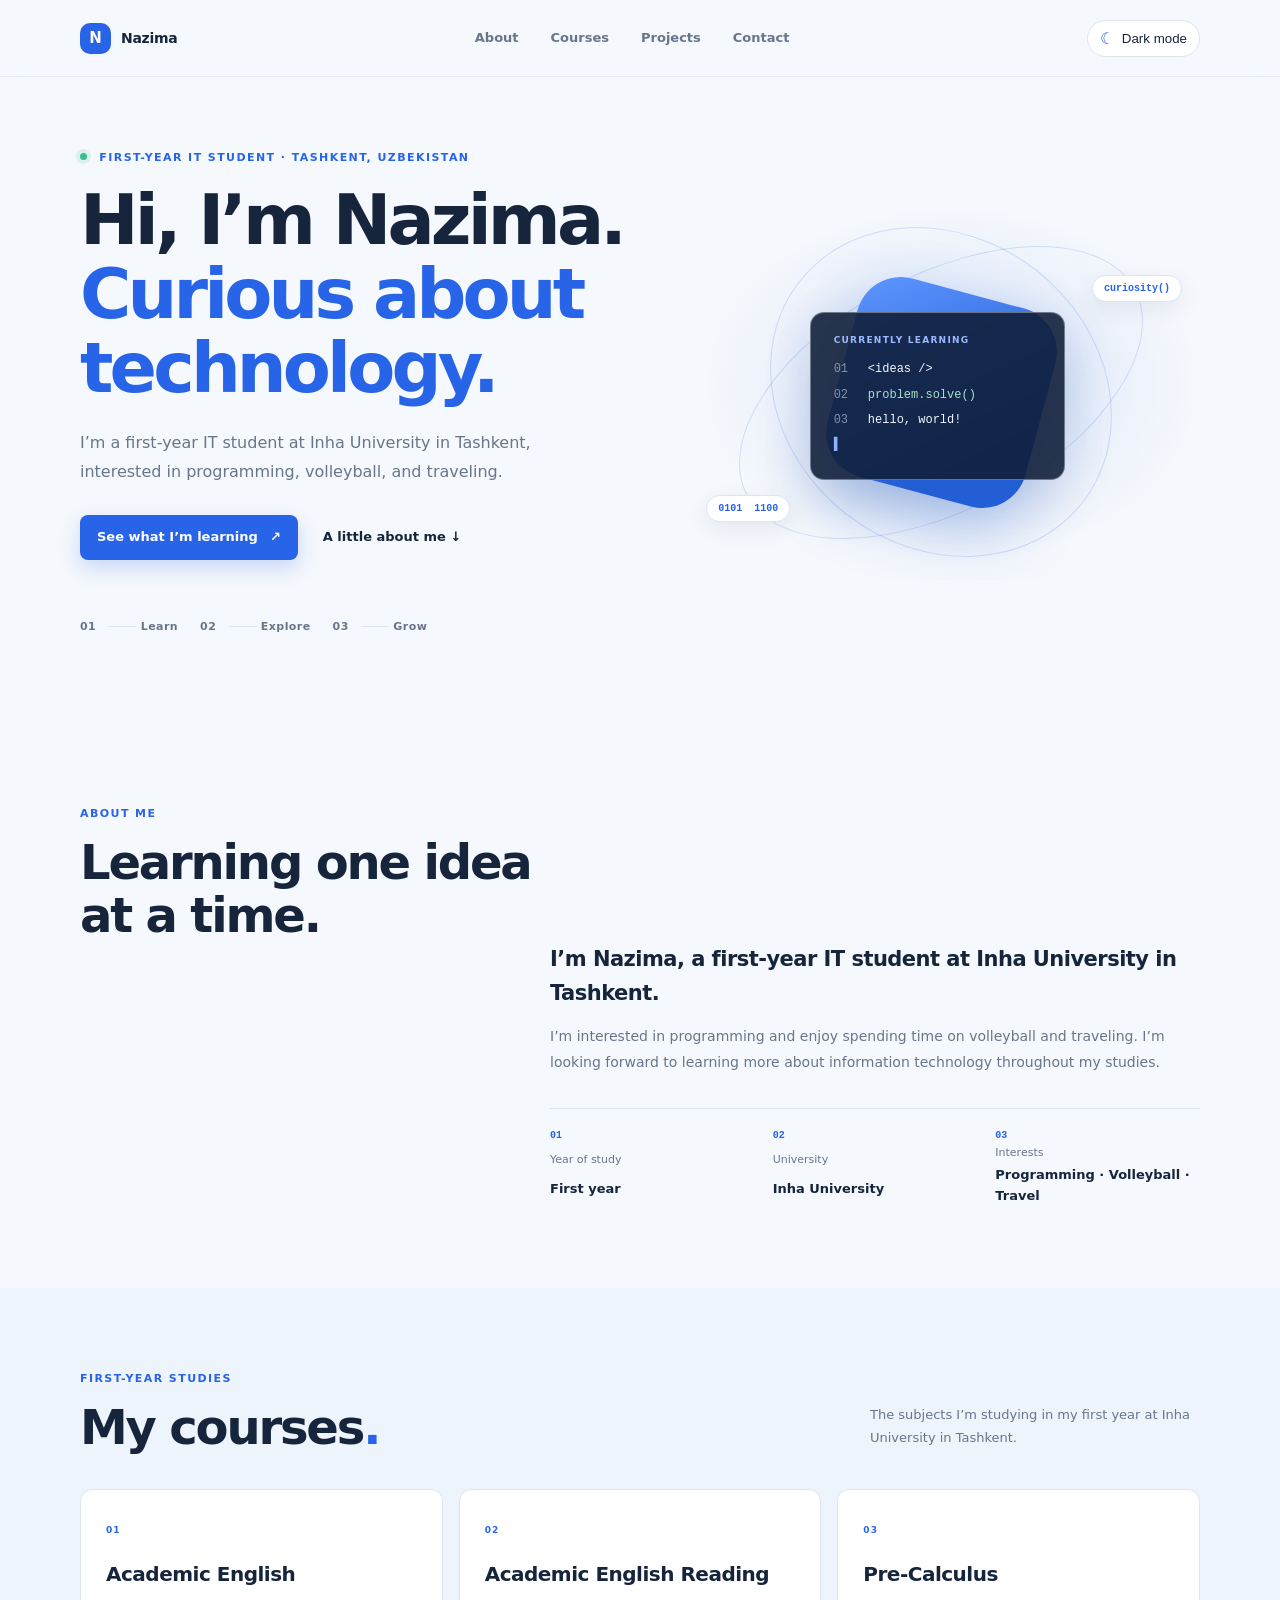
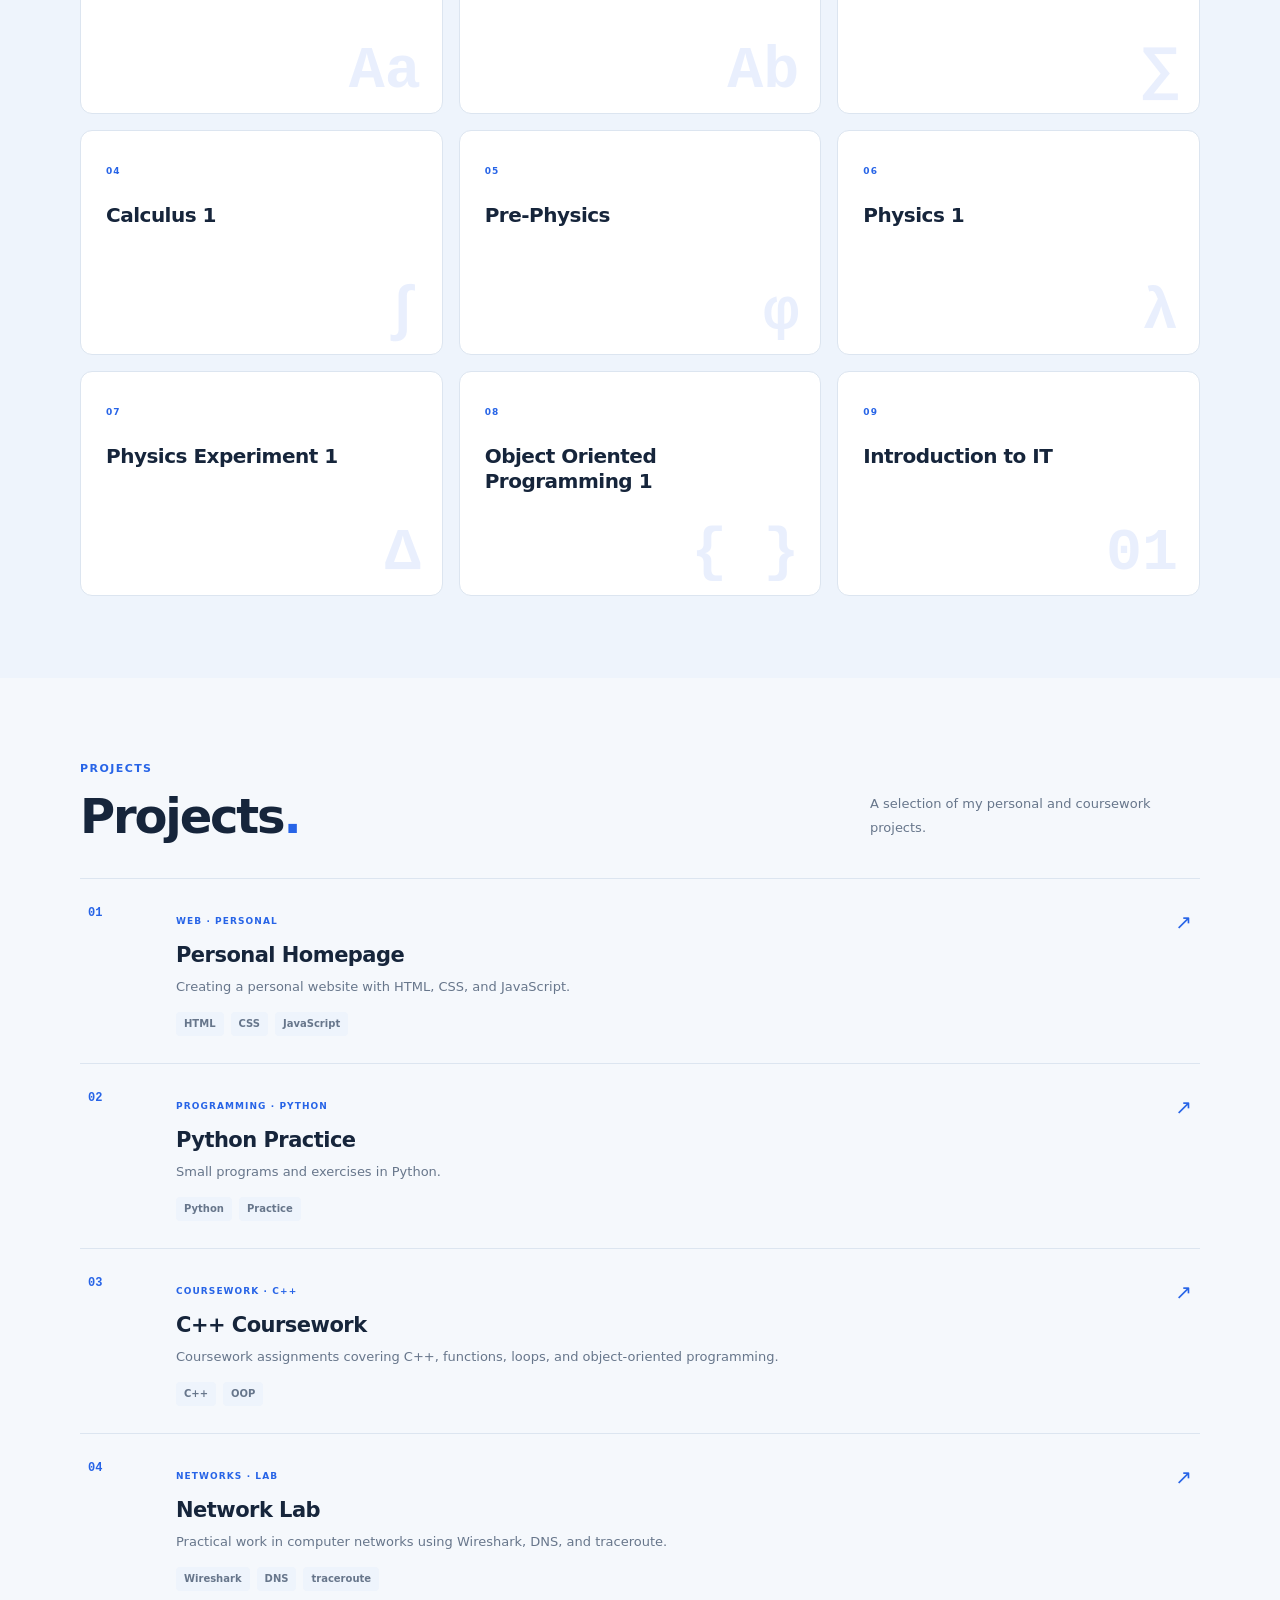
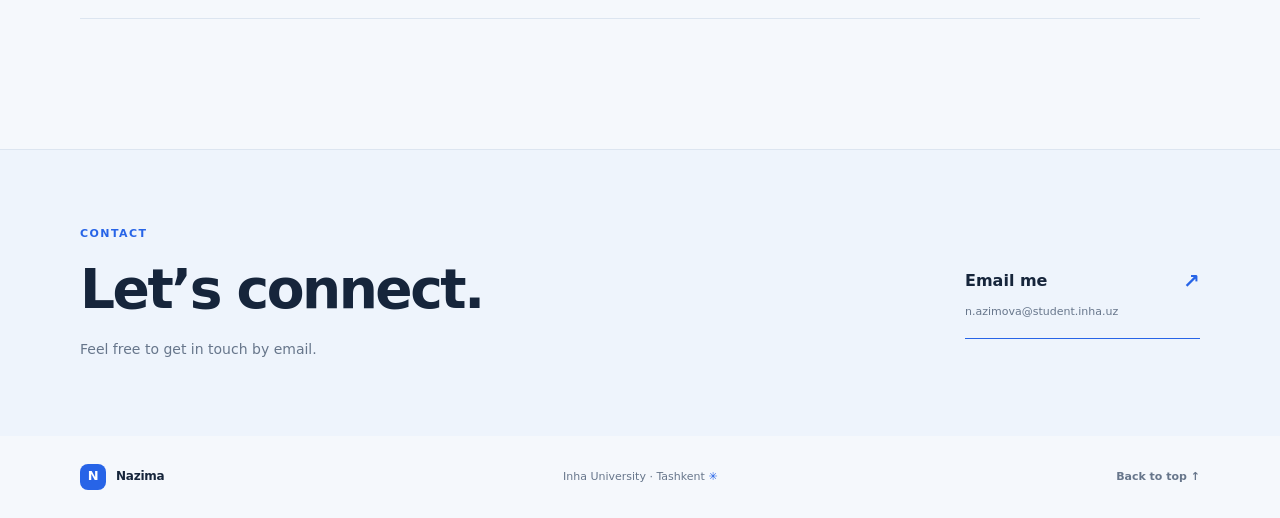
==== index.html @ edb7a177 "My homepage" ====
<!doctype html>
<html lang="en">
<head>
  <meta charset="utf-8">
  <meta name="viewport" content="width=device-width, initial-scale=1">
  <meta name="theme-color" content="#f5f8fc">
  <meta name="description" content="Nazima is a first-year IT student at Inha University in Tashkent.">
  <title>Nazima — IT Student</title>
  <link rel="stylesheet" href="styles.css">
  <script src="script.js" defer></script>
</head>
<body>
  <header class="site-header">
    <nav class="nav container" aria-label="Main navigation">
      <a class="brand" href="#home" aria-label="Nazima home"><span class="brand-mark">N</span><span>Nazima</span></a>
      <div class="nav-links">
        <a href="#about">About</a><a href="#courses">Courses</a><a href="#projects">Projects</a><a href="#contact">Contact</a>
      </div>
      <button class="theme-toggle" type="button" aria-label="Switch to dark mode" title="Switch theme"><span class="theme-icon" aria-hidden="true">☾</span><span class="theme-label">Dark mode</span></button>
    </nav>
  </header>

  <main id="home">
    <section class="hero container" aria-labelledby="hero-title">
      <div class="hero-copy">
        <p class="eyebrow"><span class="status-dot"></span> First-year IT student · Tashkent, Uzbekistan</p>
        <h1 id="hero-title">Hi, I’m Nazima.<br><span>Curious about technology.</span></h1>
        <p class="hero-intro">I’m a first-year IT student at Inha University in Tashkent, interested in programming, volleyball, and traveling.</p>
        <div class="hero-actions"><a class="button button-primary" href="#courses">See what I’m learning <span aria-hidden="true">↗</span></a><a class="text-link" href="#about">A little about me <span aria-hidden="true">↓</span></a></div>
        <div class="hero-meta"><span>01 <i></i> Learn</span><span>02 <i></i> Explore</span><span>03 <i></i> Grow</span></div>
      </div>
      <div class="hero-art" aria-label="Abstract blue geometric illustration" role="img">
        <div class="art-orbit orbit-one"></div><div class="art-orbit orbit-two"></div><div class="art-square"></div>
        <div class="art-card"><span class="code-label">CURRENTLY LEARNING</span><span class="code-line"><b>01</b> &lt;ideas /&gt;</span><span class="code-line"><b>02</b> problem.solve()</span><span class="code-line"><b>03</b> hello, world!</span><span class="cursor">▍</span></div>
        <span class="art-tag tag-one">curiosity()</span><span class="art-tag tag-two">0101&nbsp; 1100</span>
      </div>
    </section>

    <section class="section container" id="about">
      <div class="section-heading"><p class="eyebrow">About me</p><h2>Learning one idea<br>at a time.</h2></div>
      <div class="about-content"><p class="about-lead">I’m Nazima, a first-year IT student at Inha University in Tashkent.</p><p>I’m interested in programming and enjoy spending time on volleyball and traveling. I’m looking forward to learning more about information technology throughout my studies.</p><div class="about-facts"><div><span class="fact-number">01</span><span>Year of study</span><strong>First year</strong></div><div><span class="fact-number">02</span><span>University</span><strong>Inha University</strong></div><div><span class="fact-number">03</span><span>Interests</span><strong>Programming · Volleyball · Travel</strong></div></div></div>
    </section>

    <section class="section courses-section" id="courses"><div class="container"><div class="section-top"><div class="section-heading"><p class="eyebrow">First-year studies</p><h2>My courses<span class="blue-period">.</span></h2></div><p class="section-note">The subjects I’m studying in my first year at Inha University in Tashkent.</p></div>
      <div class="course-grid">
        <article class="course-card"><span class="course-index">01</span><h3>Academic English</h3><span class="course-symbol">Aa</span></article>
        <article class="course-card"><span class="course-index">02</span><h3>Academic English Reading</h3><span class="course-symbol">Ab</span></article>
        <article class="course-card"><span class="course-index">03</span><h3>Pre-Calculus</h3><span class="course-symbol">∑</span></article>
        <article class="course-card"><span class="course-index">04</span><h3>Calculus 1</h3><span class="course-symbol">∫</span></article>
        <article class="course-card"><span class="course-index">05</span><h3>Pre-Physics</h3><span class="course-symbol">φ</span></article>
        <article class="course-card"><span class="course-index">06</span><h3>Physics 1</h3><span class="course-symbol">λ</span></article>
        <article class="course-card"><span class="course-index">07</span><h3>Physics Experiment 1</h3><span class="course-symbol">Δ</span></article>
        <article class="course-card"><span class="course-index">08</span><h3>Object Oriented Programming 1</h3><span class="course-symbol">{ }</span></article>
        <article class="course-card"><span class="course-index">09</span><h3>Introduction to IT</h3><span class="course-symbol">01</span></article>
      </div>
    </div></section>

    <section class="section container" id="projects"><div class="section-top"><div class="section-heading"><p class="eyebrow">Projects</p><h2>Projects<span class="blue-period">.</span></h2></div><p class="section-note">A selection of my personal and coursework projects.</p></div>
      <div class="project-list">
        <article class="project-card"><div class="project-number">01</div><div class="project-info"><span class="project-type">WEB · PERSONAL</span><h3>Personal Homepage</h3><p>Creating a personal website with HTML, CSS, and JavaScript.</p><div class="tags"><span>HTML</span><span>CSS</span><span>JavaScript</span></div></div><span class="project-arrow" aria-hidden="true">↗</span></article>
        <article class="project-card"><div class="project-number">02</div><div class="project-info"><span class="project-type">PROGRAMMING · PYTHON</span><h3>Python Practice</h3><p>Small programs and exercises in Python.</p><div class="tags"><span>Python</span><span>Practice</span></div></div><span class="project-arrow" aria-hidden="true">↗</span></article>
        <article class="project-card"><div class="project-number">03</div><div class="project-info"><span class="project-type">COURSEWORK · C++</span><h3>C++ Coursework</h3><p>Coursework assignments covering C++, functions, loops, and object-oriented programming.</p><div class="tags"><span>C++</span><span>OOP</span></div></div><span class="project-arrow" aria-hidden="true">↗</span></article>
        <article class="project-card"><div class="project-number">04</div><div class="project-info"><span class="project-type">NETWORKS · LAB</span><h3>Network Lab</h3><p>Practical work in computer networks using Wireshark, DNS, and traceroute.</p><div class="tags"><span>Wireshark</span><span>DNS</span><span>traceroute</span></div></div><span class="project-arrow" aria-hidden="true">↗</span></article>
      </div>
    </section>

    <section class="contact-section" id="contact"><div class="container contact-inner"><div><p class="eyebrow">Contact</p><h2>Let’s connect.</h2><p class="contact-copy">Feel free to get in touch by email.</p></div><a class="contact-link" href="mailto:n.azimova@student.inha.uz"><span>Email me</span><span aria-hidden="true">↗</span><small>n.azimova@student.inha.uz</small></a></div></section>
  </main>
  <footer class="footer container"><a class="brand" href="#home"><span class="brand-mark">N</span><span>Nazima</span></a><span>Inha University · Tashkent <span class="blue-period">✳</span></span><a href="#home" class="back-top">Back to top ↑</a></footer>
</body>
</html>
---- styles.css ----
:root{color-scheme:light;--bg:#f5f8fc;--surface:#fff;--surface-soft:#eef4fc;--text:#16253b;--muted:#67768b;--line:#dce5f0;--blue:#2764e7;--blue-dark:#1647b8;--hero-glow:rgba(61,123,238,.17);--shadow:0 18px 50px rgba(26,63,122,.13)}
:root[data-theme="dark"]{color-scheme:dark;--bg:#0d1422;--surface:#141f30;--surface-soft:#19283d;--text:#edf4ff;--muted:#a3b2c7;--line:#2a3a51;--blue:#78a7ff;--blue-dark:#9bbdff;--hero-glow:rgba(55,112,223,.24);--shadow:0 18px 50px rgba(0,0,0,.3)}
*{box-sizing:border-box}html{scroll-behavior:smooth;scroll-padding-top:88px}body{margin:0;background:var(--bg);color:var(--text);font-family:Inter,ui-sans-serif,system-ui,-apple-system,"Segoe UI",sans-serif;line-height:1.6;transition:background .25s,color .25s}a{color:inherit;text-decoration:none}.container{width:min(1120px,calc(100% - 48px));margin-inline:auto}.site-header{position:sticky;top:0;z-index:10;background:color-mix(in srgb,var(--bg) 88%,transparent);backdrop-filter:blur(16px);border-bottom:1px solid color-mix(in srgb,var(--line) 75%,transparent)}.nav{height:76px;display:flex;align-items:center;justify-content:space-between;gap:24px}.brand{display:inline-flex;align-items:center;gap:10px;font-size:14px;font-weight:750;letter-spacing:-.02em}.brand-mark{display:grid;place-items:center;width:31px;height:31px;border-radius:10px;background:var(--blue);color:white;font-size:15px;font-weight:800}.nav-links{display:flex;align-items:center;gap:32px;color:var(--muted);font-size:13px;font-weight:600}.nav-links a:hover,.text-link:hover,.back-top:hover{color:var(--blue)}.theme-toggle{display:inline-flex;align-items:center;gap:8px;border:1px solid var(--line);border-radius:999px;padding:8px 12px;background:var(--surface);color:var(--text);font:600 12px inherit;cursor:pointer}.theme-icon{font-size:16px;color:var(--blue)}.hero{min-height:590px;display:grid;grid-template-columns:1.05fr .95fr;align-items:center;gap:30px;padding-block:72px 88px}.eyebrow{margin:0 0 16px;color:var(--blue);font-size:11px;font-weight:750;letter-spacing:.13em;text-transform:uppercase}.status-dot{display:inline-block;width:7px;height:7px;margin-right:7px;border-radius:50%;background:#38bd91;box-shadow:0 0 0 4px rgba(56,189,145,.14);vertical-align:1px}.hero h1{margin:0;font-size:clamp(43px,6vw,70px);line-height:1.06;letter-spacing:-.055em}.hero h1 span{color:var(--blue)}.hero-intro{max-width:490px;margin:24px 0 28px;color:var(--muted);font-size:16px;line-height:1.8}.hero-actions{display:flex;align-items:center;gap:25px}.button{display:inline-flex;align-items:center;gap:12px;padding:12px 17px;border-radius:8px;font-size:13px;font-weight:700}.button-primary{background:var(--blue);color:#fff;box-shadow:0 8px 20px rgba(39,100,231,.22)}.button-primary:hover{background:var(--blue-dark)}.text-link{font-size:13px;font-weight:650}.hero-meta{display:flex;gap:22px;margin-top:58px;color:var(--muted);font-size:11px;font-weight:700;letter-spacing:.04em}.hero-meta i{display:inline-block;width:28px;height:1px;margin:0 0 3px 8px;background:var(--line)}.hero-art{position:relative;min-height:375px;display:grid;place-items:center;overflow:hidden;border-radius:32px;background:radial-gradient(ellipse at 52% 48%,var(--hero-glow),transparent 65%)}.art-orbit{position:absolute;border:1px solid color-mix(in srgb,var(--blue) 18%,transparent);border-radius:50%;transform:rotate(-28deg)}.orbit-one{width:440px;height:235px}.orbit-two{width:360px;height:310px;transform:rotate(38deg)}.art-square{position:absolute;width:205px;height:205px;border-radius:45px;background:linear-gradient(140deg,#5f97ff,#2461dc 75%);transform:rotate(15deg);box-shadow:0 25px 65px rgba(32,90,205,.3)}.art-card{z-index:1;position:relative;width:255px;padding:21px 23px;border:1px solid rgba(255,255,255,.35);border-radius:14px;background:rgba(16,30,57,.89);color:#f5f8ff;box-shadow:var(--shadow);font:12px/2.1 ui-monospace,SFMono-Regular,Consolas,monospace;transform:translate(-4px,4px)}.code-label{display:block;margin-bottom:10px;color:#9ab9ff;font:700 9px/1.5 Inter,system-ui,sans-serif;letter-spacing:.14em}.code-line{display:block}.code-line b{display:inline-block;width:27px;color:#8294ae;font-weight:400}.code-line:nth-of-type(3){color:#a8e1cc}.cursor{color:#8bb3ff}.art-tag{position:absolute;z-index:2;padding:7px 11px;border:1px solid var(--line);border-radius:999px;background:var(--surface);color:var(--blue);font:600 10px ui-monospace,monospace;box-shadow:0 7px 22px rgba(22,47,90,.08)}.tag-one{top:70px;right:18px}.tag-two{bottom:58px;left:24px}.section{padding-block:82px}.section-heading .eyebrow{margin-bottom:13px}.section-heading h2,.contact-inner h2{margin:0;font-size:clamp(34px,4vw,48px);line-height:1.12;letter-spacing:-.045em}.about-content{max-width:650px;margin-left:auto}.about-lead{margin:0 0 14px;font-size:21px;font-weight:650;letter-spacing:-.025em}.about-content>p:not(.about-lead){margin:0;color:var(--muted);font-size:14px;line-height:1.85}.about-facts{display:grid;grid-template-columns:repeat(3,1fr);gap:18px;margin-top:32px;padding-top:21px;border-top:1px solid var(--line)}.about-facts div{display:grid;gap:3px}.fact-number{color:var(--blue);font:700 10px ui-monospace,monospace}.about-facts div>span:nth-child(2){color:var(--muted);font-size:11px}.about-facts strong{font-size:13px}.courses-section{background:var(--surface-soft)}.section-top{display:flex;justify-content:space-between;align-items:end;gap:40px;margin-bottom:34px}.section-note{max-width:330px;margin:0 0 5px;color:var(--muted);font-size:13px;line-height:1.8}.blue-period{color:var(--blue)}.course-grid{display:grid;grid-template-columns:repeat(3,1fr);gap:16px}.course-card{position:relative;min-height:225px;overflow:hidden;padding:25px;border:1px solid var(--line);border-radius:12px;background:var(--surface)}.course-index,.project-type{color:var(--blue);font-size:9px;font-weight:750;letter-spacing:.12em}.course-card h3{margin:22px 0 10px;font-size:20px;line-height:1.25;letter-spacing:-.025em}.course-card p{max-width:260px;margin:0;color:var(--muted);font-size:12px;line-height:1.75}.course-symbol{position:absolute;right:21px;bottom:8px;color:color-mix(in srgb,var(--blue) 10%,transparent);font:700 60px ui-monospace,monospace}.project-list{border-top:1px solid var(--line)}.project-card{display:grid;grid-template-columns:70px 1fr 40px;gap:18px;padding:27px 8px;border-bottom:1px solid var(--line);align-items:start;transition:padding .2s}.project-card:hover{padding-inline:16px}.project-number{color:var(--blue);font:700 12px ui-monospace,monospace}.project-info h3{margin:7px 0 5px;font-size:21px;letter-spacing:-.025em}.project-info p{margin:0;color:var(--muted);font-size:13px}.tags{display:flex;gap:7px;margin-top:14px}.tags span{padding:4px 8px;border-radius:4px;background:var(--surface-soft);color:var(--muted);font-size:10px;font-weight:650}.project-arrow{justify-self:end;color:var(--blue);font-size:20px}.contact-section{margin-top:48px;padding:75px 0;background:var(--surface-soft);border-top:1px solid var(--line)}.contact-inner{display:flex;justify-content:space-between;align-items:center;gap:40px}.contact-inner h2{font-size:clamp(36px,5vw,55px)}.contact-copy{max-width:480px;margin:18px 0 0;color:var(--muted);font-size:14px}.contact-link{display:grid;grid-template-columns:1fr auto;gap:6px 28px;align-items:center;min-width:235px;padding:18px 0;border-bottom:1px solid var(--blue);font-weight:700}.contact-link>span:nth-child(2){color:var(--blue);font-size:20px}.contact-link small{grid-column:1;color:var(--muted);font-size:11px;font-weight:500}.footer{min-height:82px;display:flex;justify-content:space-between;align-items:center;gap:18px;color:var(--muted);font-size:11px}.footer .brand{color:var(--text);font-size:12px}.footer .brand-mark{width:26px;height:26px;border-radius:8px;font-size:13px}.back-top{font-weight:650}
@media(max-width:760px){.container{width:min(100% - 36px,600px)}.nav{height:66px;gap:12px}.nav-links{gap:15px}.nav-links a{font-size:11px}.theme-toggle{padding:7px 9px}.theme-label{display:none}.hero{grid-template-columns:1fr;gap:8px;padding-block:60px 45px}.hero h1{font-size:clamp(38px,9vw,60px)}.hero-art{min-height:310px;margin-top:10px}.hero-meta{margin-top:35px}.section{padding-block:62px}.section-top{align-items:start;flex-direction:column;gap:12px}.section-note{max-width:480px}.about-content{margin-top:27px}.course-grid{grid-template-columns:1fr}.course-card{min-height:190px}.course-card h3{margin-top:17px}.contact-inner{align-items:start;flex-direction:column}.contact-link{width:100%;max-width:360px}.contact-section{margin-top:20px;padding:58px 0}.footer{min-height:96px;flex-wrap:wrap}.footer>span{order:3;width:100%;padding-bottom:14px}.back-top{margin-left:auto}}
@media(max-width:430px){.container{width:calc(100% - 32px)}.nav{gap:8px}.brand{gap:7px;font-size:12px}.brand-mark{width:27px;height:27px}.nav-links{gap:10px}.nav-links a{font-size:10px}.theme-toggle{padding:6px 8px}.hero-actions{gap:16px}.button{padding:11px 13px;font-size:12px}.text-link{font-size:11px}.hero-art{min-height:280px}.about-facts{gap:10px}.about-facts strong{font-size:11px}.project-card{grid-template-columns:35px 1fr 24px;gap:10px;padding-block:22px}.project-info h3{font-size:18px}.project-info p{font-size:12px}}
@media(prefers-reduced-motion:reduce){*,*::before,*::after{scroll-behavior:auto!important;transition:none!important}}
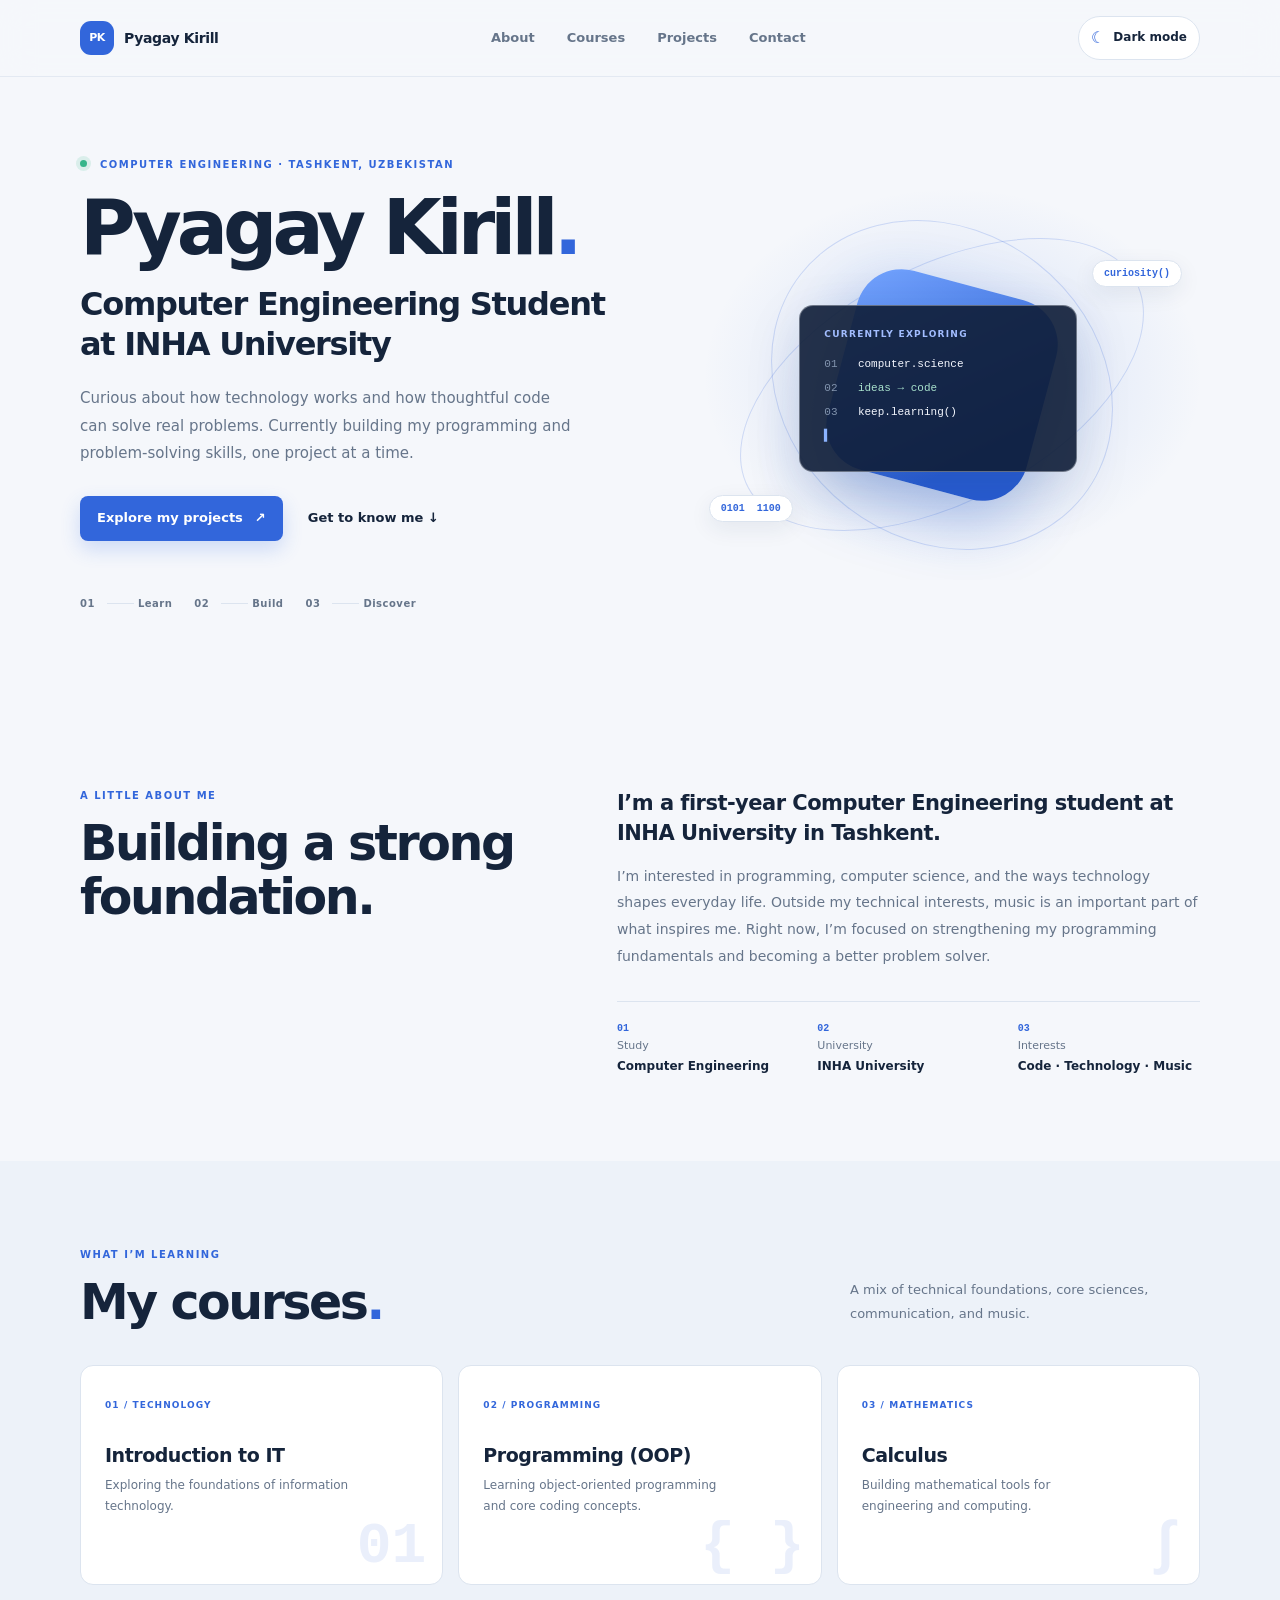
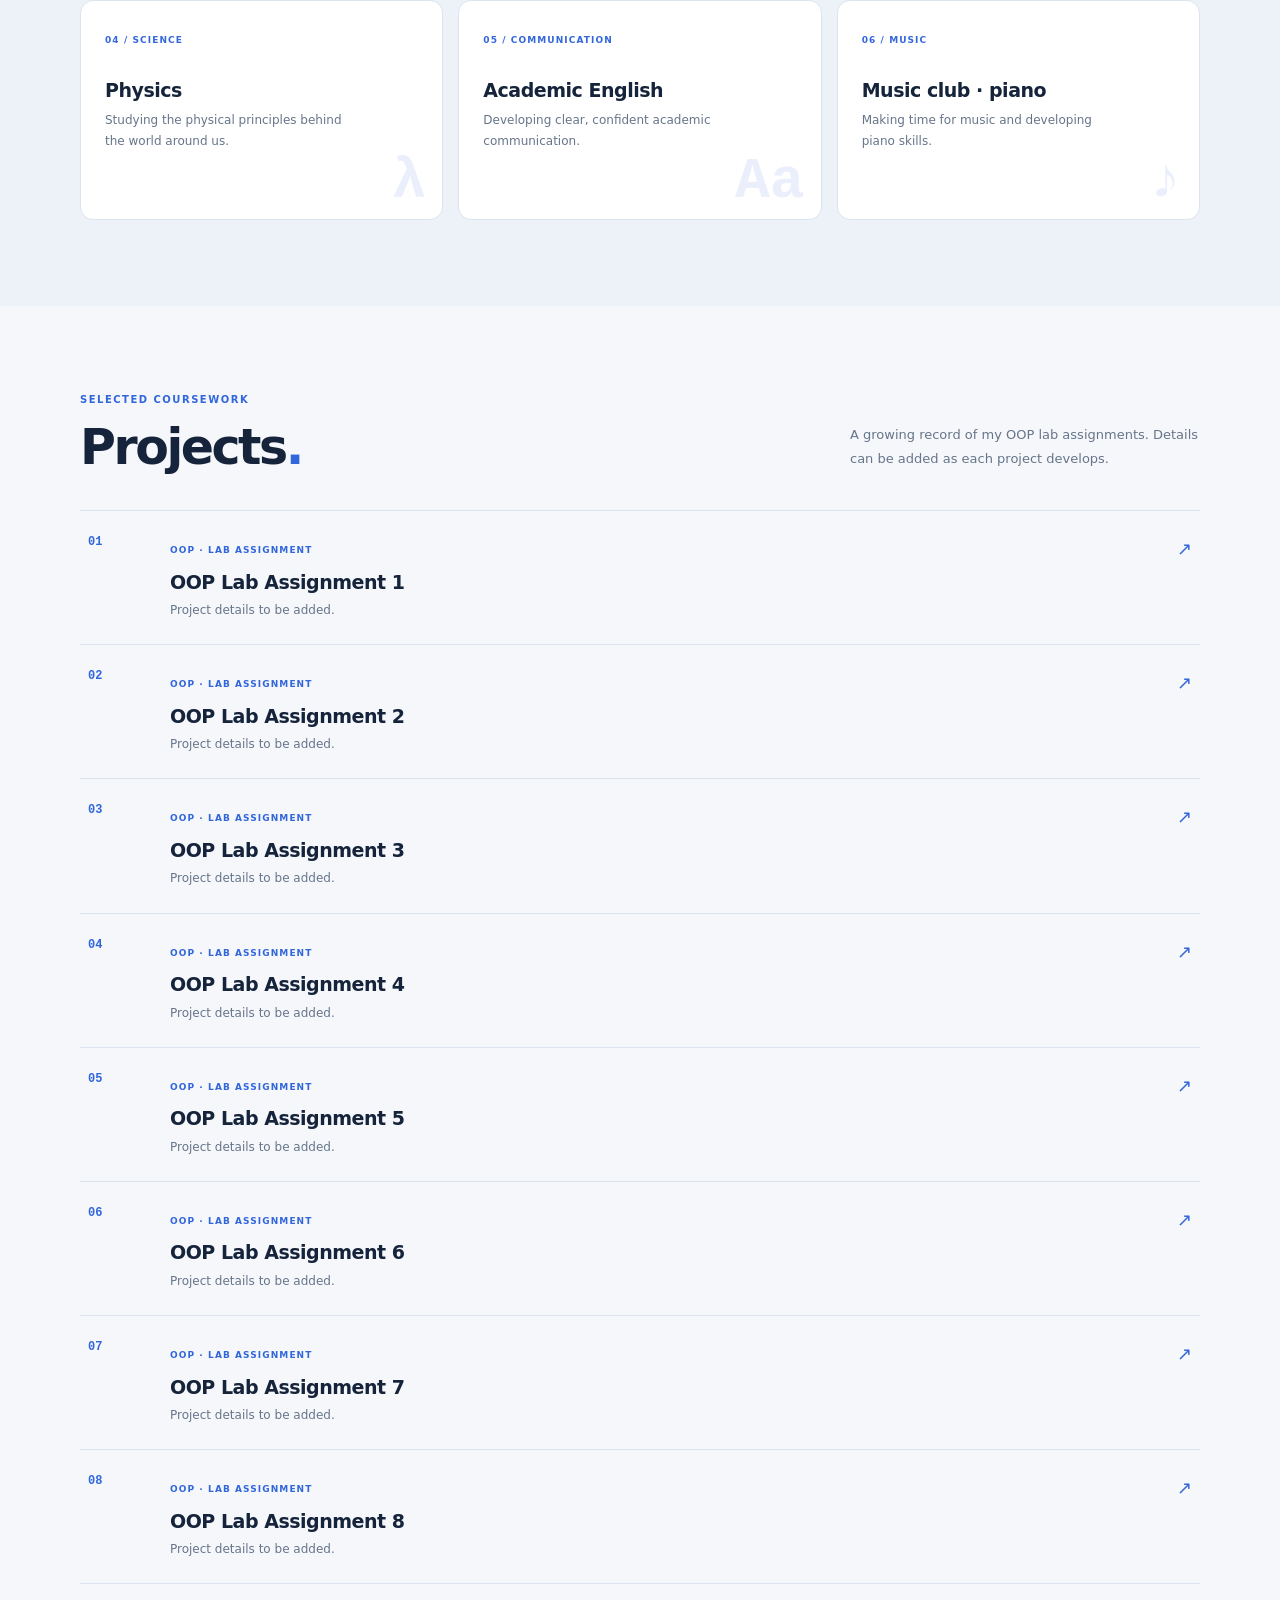
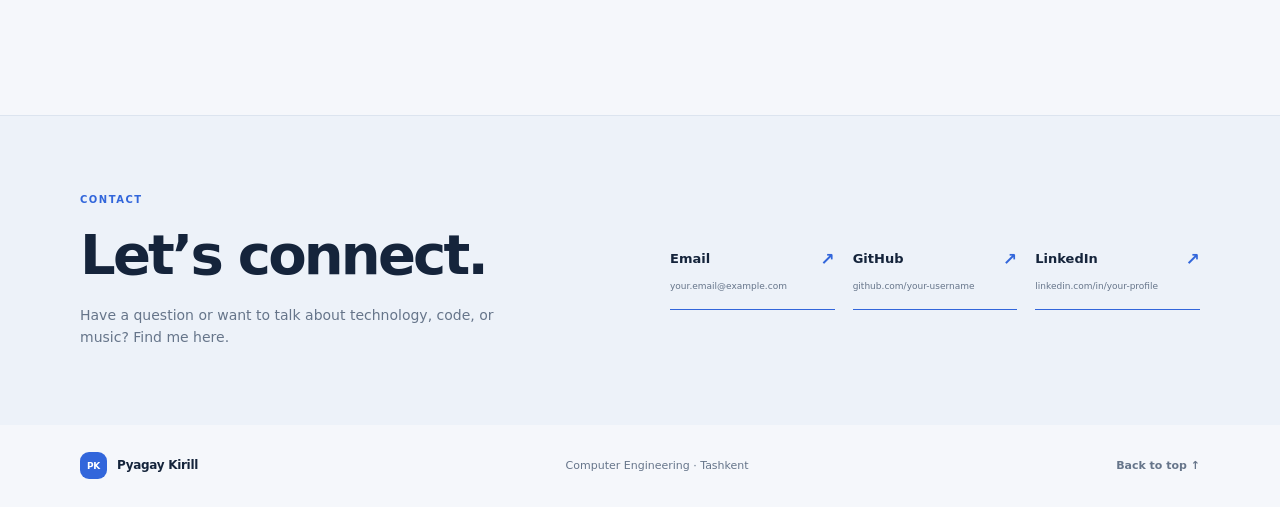
==== commit b8cb868c: "My homepage" ====
--- a/index.html
+++ b/index.html
@@ -3,71 +3,74 @@
 <head>
   <meta charset="utf-8">
   <meta name="viewport" content="width=device-width, initial-scale=1">
-  <meta name="theme-color" content="#f5f8fc">
-  <meta name="description" content="Nazima is a first-year IT student at Inha University in Tashkent.">
-  <title>Nazima — IT Student</title>
+  <meta name="theme-color" content="#f5f7fb">
+  <meta name="description" content="Pyagay Kirill, Computer Engineering student at INHA University in Tashkent.">
+  <title>Pyagay Kirill — Computer Engineering Student</title>
   <link rel="stylesheet" href="styles.css">
   <script src="script.js" defer></script>
 </head>
 <body>
+  <a class="skip-link" href="#main">Skip to content</a>
   <header class="site-header">
     <nav class="nav container" aria-label="Main navigation">
-      <a class="brand" href="#home" aria-label="Nazima home"><span class="brand-mark">N</span><span>Nazima</span></a>
-      <div class="nav-links">
+      <a class="brand" href="#home" aria-label="Pyagay Kirill, home"><span class="brand-mark">PK</span><span>Pyagay Kirill</span></a>
+      <button class="menu-toggle" type="button" aria-expanded="false" aria-controls="nav-links" aria-label="Open navigation"><span></span><span></span></button>
+      <div class="nav-links" id="nav-links">
         <a href="#about">About</a><a href="#courses">Courses</a><a href="#projects">Projects</a><a href="#contact">Contact</a>
       </div>
       <button class="theme-toggle" type="button" aria-label="Switch to dark mode" title="Switch theme"><span class="theme-icon" aria-hidden="true">☾</span><span class="theme-label">Dark mode</span></button>
     </nav>
   </header>
 
-  <main id="home">
-    <section class="hero container" aria-labelledby="hero-title">
+  <main id="main">
+    <section class="hero container" id="home" aria-labelledby="hero-title">
       <div class="hero-copy">
-        <p class="eyebrow"><span class="status-dot"></span> First-year IT student · Tashkent, Uzbekistan</p>
-        <h1 id="hero-title">Hi, I’m Nazima.<br><span>Curious about technology.</span></h1>
-        <p class="hero-intro">I’m a first-year IT student at Inha University in Tashkent, interested in programming, volleyball, and traveling.</p>
-        <div class="hero-actions"><a class="button button-primary" href="#courses">See what I’m learning <span aria-hidden="true">↗</span></a><a class="text-link" href="#about">A little about me <span aria-hidden="true">↓</span></a></div>
-        <div class="hero-meta"><span>01 <i></i> Learn</span><span>02 <i></i> Explore</span><span>03 <i></i> Grow</span></div>
+        <p class="eyebrow"><span class="status-dot"></span> Computer Engineering · Tashkent, Uzbekistan</p>
+        <h1 id="hero-title">Pyagay Kirill<span class="hero-period">.</span></h1>
+        <p class="hero-role">Computer Engineering Student<br>at INHA University</p>
+        <p class="hero-intro">Curious about how technology works and how thoughtful code can solve real problems. Currently building my programming and problem-solving skills, one project at a time.</p>
+        <div class="hero-actions"><a class="button button-primary" href="#projects">Explore my projects <span aria-hidden="true">↗</span></a><a class="text-link" href="#about">Get to know me <span aria-hidden="true">↓</span></a></div>
+        <div class="hero-meta"><span>01 <i></i> Learn</span><span>02 <i></i> Build</span><span>03 <i></i> Discover</span></div>
       </div>
-      <div class="hero-art" aria-label="Abstract blue geometric illustration" role="img">
+      <div class="hero-art" aria-label="Abstract illustration of ideas and code" role="img">
         <div class="art-orbit orbit-one"></div><div class="art-orbit orbit-two"></div><div class="art-square"></div>
-        <div class="art-card"><span class="code-label">CURRENTLY LEARNING</span><span class="code-line"><b>01</b> &lt;ideas /&gt;</span><span class="code-line"><b>02</b> problem.solve()</span><span class="code-line"><b>03</b> hello, world!</span><span class="cursor">▍</span></div>
+        <div class="art-card"><span class="code-label">CURRENTLY EXPLORING</span><span class="code-line"><b>01</b> computer.science</span><span class="code-line"><b>02</b> ideas → code</span><span class="code-line"><b>03</b> keep.learning()</span><span class="cursor">▍</span></div>
         <span class="art-tag tag-one">curiosity()</span><span class="art-tag tag-two">0101&nbsp; 1100</span>
       </div>
     </section>
 
-    <section class="section container" id="about">
-      <div class="section-heading"><p class="eyebrow">About me</p><h2>Learning one idea<br>at a time.</h2></div>
-      <div class="about-content"><p class="about-lead">I’m Nazima, a first-year IT student at Inha University in Tashkent.</p><p>I’m interested in programming and enjoy spending time on volleyball and traveling. I’m looking forward to learning more about information technology throughout my studies.</p><div class="about-facts"><div><span class="fact-number">01</span><span>Year of study</span><strong>First year</strong></div><div><span class="fact-number">02</span><span>University</span><strong>Inha University</strong></div><div><span class="fact-number">03</span><span>Interests</span><strong>Programming · Volleyball · Travel</strong></div></div></div>
+    <section class="section container about-section" id="about" aria-labelledby="about-title">
+      <div class="section-heading"><p class="eyebrow">A little about me</p><h2 id="about-title">Building a strong<br>foundation.</h2></div>
+      <div class="about-content"><p class="about-lead">I’m a first-year Computer Engineering student at INHA University in Tashkent.</p><p>I’m interested in programming, computer science, and the ways technology shapes everyday life. Outside my technical interests, music is an important part of what inspires me. Right now, I’m focused on strengthening my programming fundamentals and becoming a better problem solver.</p><div class="about-facts"><div><span class="fact-number">01</span><span>Study</span><strong>Computer Engineering</strong></div><div><span class="fact-number">02</span><span>University</span><strong>INHA University</strong></div><div><span class="fact-number">03</span><span>Interests</span><strong>Code · Technology · Music</strong></div></div></div>
     </section>
 
-    <section class="section courses-section" id="courses"><div class="container"><div class="section-top"><div class="section-heading"><p class="eyebrow">First-year studies</p><h2>My courses<span class="blue-period">.</span></h2></div><p class="section-note">The subjects I’m studying in my first year at Inha University in Tashkent.</p></div>
+    <section class="section courses-section" id="courses" aria-labelledby="courses-title"><div class="container"><div class="section-top"><div class="section-heading"><p class="eyebrow">What I’m learning</p><h2 id="courses-title">My courses<span class="blue-period">.</span></h2></div><p class="section-note">A mix of technical foundations, core sciences, communication, and music.</p></div>
       <div class="course-grid">
-        <article class="course-card"><span class="course-index">01</span><h3>Academic English</h3><span class="course-symbol">Aa</span></article>
-        <article class="course-card"><span class="course-index">02</span><h3>Academic English Reading</h3><span class="course-symbol">Ab</span></article>
-        <article class="course-card"><span class="course-index">03</span><h3>Pre-Calculus</h3><span class="course-symbol">∑</span></article>
-        <article class="course-card"><span class="course-index">04</span><h3>Calculus 1</h3><span class="course-symbol">∫</span></article>
-        <article class="course-card"><span class="course-index">05</span><h3>Pre-Physics</h3><span class="course-symbol">φ</span></article>
-        <article class="course-card"><span class="course-index">06</span><h3>Physics 1</h3><span class="course-symbol">λ</span></article>
-        <article class="course-card"><span class="course-index">07</span><h3>Physics Experiment 1</h3><span class="course-symbol">Δ</span></article>
-        <article class="course-card"><span class="course-index">08</span><h3>Object Oriented Programming 1</h3><span class="course-symbol">{ }</span></article>
-        <article class="course-card"><span class="course-index">09</span><h3>Introduction to IT</h3><span class="course-symbol">01</span></article>
+        <article class="course-card"><span class="course-index">01 / TECHNOLOGY</span><span class="course-symbol" aria-hidden="true">01</span><h3>Introduction to IT</h3><p>Exploring the foundations of information technology.</p></article>
+        <article class="course-card"><span class="course-index">02 / PROGRAMMING</span><span class="course-symbol" aria-hidden="true">{ }</span><h3>Programming (OOP)</h3><p>Learning object-oriented programming and core coding concepts.</p></article>
+        <article class="course-card"><span class="course-index">03 / MATHEMATICS</span><span class="course-symbol" aria-hidden="true">∫</span><h3>Calculus</h3><p>Building mathematical tools for engineering and computing.</p></article>
+        <article class="course-card"><span class="course-index">04 / SCIENCE</span><span class="course-symbol" aria-hidden="true">λ</span><h3>Physics</h3><p>Studying the physical principles behind the world around us.</p></article>
+        <article class="course-card"><span class="course-index">05 / COMMUNICATION</span><span class="course-symbol" aria-hidden="true">Aa</span><h3>Academic English</h3><p>Developing clear, confident academic communication.</p></article>
+        <article class="course-card"><span class="course-index">06 / MUSIC</span><span class="course-symbol" aria-hidden="true">♪</span><h3>Music club · piano</h3><p>Making time for music and developing piano skills.</p></article>
       </div>
     </div></section>
 
-    <section class="section container" id="projects"><div class="section-top"><div class="section-heading"><p class="eyebrow">Projects</p><h2>Projects<span class="blue-period">.</span></h2></div><p class="section-note">A selection of my personal and coursework projects.</p></div>
+    <section class="section container" id="projects" aria-labelledby="projects-title"><div class="section-top"><div class="section-heading"><p class="eyebrow">Selected coursework</p><h2 id="projects-title">Projects<span class="blue-period">.</span></h2></div><p class="section-note">A growing record of my OOP lab assignments. Details can be added as each project develops.</p></div>
       <div class="project-list">
-        <article class="project-card"><div class="project-number">01</div><div class="project-info"><span class="project-type">WEB · PERSONAL</span><h3>Personal Homepage</h3><p>Creating a personal website with HTML, CSS, and JavaScript.</p><div class="tags"><span>HTML</span><span>CSS</span><span>JavaScript</span></div></div><span class="project-arrow" aria-hidden="true">↗</span></article>
-        <article class="project-card"><div class="project-number">02</div><div class="project-info"><span class="project-type">PROGRAMMING · PYTHON</span><h3>Python Practice</h3><p>Small programs and exercises in Python.</p><div class="tags"><span>Python</span><span>Practice</span></div></div><span class="project-arrow" aria-hidden="true">↗</span></article>
-        <article class="project-card"><div class="project-number">03</div><div class="project-info"><span class="project-type">COURSEWORK · C++</span><h3>C++ Coursework</h3><p>Coursework assignments covering C++, functions, loops, and object-oriented programming.</p><div class="tags"><span>C++</span><span>OOP</span></div></div><span class="project-arrow" aria-hidden="true">↗</span></article>
-        <article class="project-card"><div class="project-number">04</div><div class="project-info"><span class="project-type">NETWORKS · LAB</span><h3>Network Lab</h3><p>Practical work in computer networks using Wireshark, DNS, and traceroute.</p><div class="tags"><span>Wireshark</span><span>DNS</span><span>traceroute</span></div></div><span class="project-arrow" aria-hidden="true">↗</span></article>
+        <!-- Duplicate a project-card article to add another assignment. -->
+        <article class="project-card"><div class="project-number">01</div><div class="project-info"><span class="project-type">OOP · LAB ASSIGNMENT</span><h3>OOP Lab Assignment 1</h3><p>Project details to be added.</p></div><span class="project-arrow" aria-hidden="true">↗</span></article>
+        <article class="project-card"><div class="project-number">02</div><div class="project-info"><span class="project-type">OOP · LAB ASSIGNMENT</span><h3>OOP Lab Assignment 2</h3><p>Project details to be added.</p></div><span class="project-arrow" aria-hidden="true">↗</span></article>
+        <article class="project-card"><div class="project-number">03</div><div class="project-info"><span class="project-type">OOP · LAB ASSIGNMENT</span><h3>OOP Lab Assignment 3</h3><p>Project details to be added.</p></div><span class="project-arrow" aria-hidden="true">↗</span></article>
+        <article class="project-card"><div class="project-number">04</div><div class="project-info"><span class="project-type">OOP · LAB ASSIGNMENT</span><h3>OOP Lab Assignment 4</h3><p>Project details to be added.</p></div><span class="project-arrow" aria-hidden="true">↗</span></article>
+        <article class="project-card"><div class="project-number">05</div><div class="project-info"><span class="project-type">OOP · LAB ASSIGNMENT</span><h3>OOP Lab Assignment 5</h3><p>Project details to be added.</p></div><span class="project-arrow" aria-hidden="true">↗</span></article>
+        <article class="project-card"><div class="project-number">06</div><div class="project-info"><span class="project-type">OOP · LAB ASSIGNMENT</span><h3>OOP Lab Assignment 6</h3><p>Project details to be added.</p></div><span class="project-arrow" aria-hidden="true">↗</span></article>
+        <article class="project-card"><div class="project-number">07</div><div class="project-info"><span class="project-type">OOP · LAB ASSIGNMENT</span><h3>OOP Lab Assignment 7</h3><p>Project details to be added.</p></div><span class="project-arrow" aria-hidden="true">↗</span></article>
+        <article class="project-card"><div class="project-number">08</div><div class="project-info"><span class="project-type">OOP · LAB ASSIGNMENT</span><h3>OOP Lab Assignment 8</h3><p>Project details to be added.</p></div><span class="project-arrow" aria-hidden="true">↗</span></article>
       </div>
     </section>
 
-    <section class="contact-section" id="contact"><div class="container contact-inner"><div><p class="eyebrow">Contact</p><h2>Let’s connect.</h2><p class="contact-copy">Feel free to get in touch by email.</p></div><a class="contact-link" href="mailto:n.azimova@student.inha.uz"><span>Email me</span><span aria-hidden="true">↗</span><small>n.azimova@student.inha.uz</small></a></div></section>
+    <section class="contact-section" id="contact" aria-labelledby="contact-title"><div class="container contact-inner"><div><p class="eyebrow">Contact</p><h2 id="contact-title">Let’s connect.</h2><p class="contact-copy">Have a question or want to talk about technology, code, or music? Find me here.</p></div><div class="contact-links"><a class="contact-link" href="mailto:your.email@example.com"><span>Email</span><span aria-hidden="true">↗</span><small>your.email@example.com</small></a><a class="contact-link" href="https://github.com/your-username" target="_blank" rel="noopener noreferrer"><span>GitHub</span><span aria-hidden="true">↗</span><small>github.com/your-username</small></a><a class="contact-link" href="https://www.linkedin.com/in/your-profile" target="_blank" rel="noopener noreferrer"><span>LinkedIn</span><span aria-hidden="true">↗</span><small>linkedin.com/in/your-profile</small></a></div></div></section>
   </main>
-  <footer class="footer container"><a class="brand" href="#home"><span class="brand-mark">N</span><span>Nazima</span></a><span>Inha University · Tashkent <span class="blue-period">✳</span></span><a href="#home" class="back-top">Back to top ↑</a></footer>
+  <footer class="footer container"><a class="brand" href="#home"><span class="brand-mark">PK</span><span>Pyagay Kirill</span></a><span>Computer Engineering · Tashkent</span><a href="#home" class="back-top">Back to top ↑</a></footer>
 </body>
 </html>
-
-
--- a/styles.css
+++ b/styles.css
@@ -1,8 +1,7 @@
-:root{color-scheme:light;--bg:#f5f8fc;--surface:#fff;--surface-soft:#eef4fc;--text:#16253b;--muted:#67768b;--line:#dce5f0;--blue:#2764e7;--blue-dark:#1647b8;--hero-glow:rgba(61,123,238,.17);--shadow:0 18px 50px rgba(26,63,122,.13)}
-:root[data-theme="dark"]{color-scheme:dark;--bg:#0d1422;--surface:#141f30;--surface-soft:#19283d;--text:#edf4ff;--muted:#a3b2c7;--line:#2a3a51;--blue:#78a7ff;--blue-dark:#9bbdff;--hero-glow:rgba(55,112,223,.24);--shadow:0 18px 50px rgba(0,0,0,.3)}
-*{box-sizing:border-box}html{scroll-behavior:smooth;scroll-padding-top:88px}body{margin:0;background:var(--bg);color:var(--text);font-family:Inter,ui-sans-serif,system-ui,-apple-system,"Segoe UI",sans-serif;line-height:1.6;transition:background .25s,color .25s}a{color:inherit;text-decoration:none}.container{width:min(1120px,calc(100% - 48px));margin-inline:auto}.site-header{position:sticky;top:0;z-index:10;background:color-mix(in srgb,var(--bg) 88%,transparent);backdrop-filter:blur(16px);border-bottom:1px solid color-mix(in srgb,var(--line) 75%,transparent)}.nav{height:76px;display:flex;align-items:center;justify-content:space-between;gap:24px}.brand{display:inline-flex;align-items:center;gap:10px;font-size:14px;font-weight:750;letter-spacing:-.02em}.brand-mark{display:grid;place-items:center;width:31px;height:31px;border-radius:10px;background:var(--blue);color:white;font-size:15px;font-weight:800}.nav-links{display:flex;align-items:center;gap:32px;color:var(--muted);font-size:13px;font-weight:600}.nav-links a:hover,.text-link:hover,.back-top:hover{color:var(--blue)}.theme-toggle{display:inline-flex;align-items:center;gap:8px;border:1px solid var(--line);border-radius:999px;padding:8px 12px;background:var(--surface);color:var(--text);font:600 12px inherit;cursor:pointer}.theme-icon{font-size:16px;color:var(--blue)}.hero{min-height:590px;display:grid;grid-template-columns:1.05fr .95fr;align-items:center;gap:30px;padding-block:72px 88px}.eyebrow{margin:0 0 16px;color:var(--blue);font-size:11px;font-weight:750;letter-spacing:.13em;text-transform:uppercase}.status-dot{display:inline-block;width:7px;height:7px;margin-right:7px;border-radius:50%;background:#38bd91;box-shadow:0 0 0 4px rgba(56,189,145,.14);vertical-align:1px}.hero h1{margin:0;font-size:clamp(43px,6vw,70px);line-height:1.06;letter-spacing:-.055em}.hero h1 span{color:var(--blue)}.hero-intro{max-width:490px;margin:24px 0 28px;color:var(--muted);font-size:16px;line-height:1.8}.hero-actions{display:flex;align-items:center;gap:25px}.button{display:inline-flex;align-items:center;gap:12px;padding:12px 17px;border-radius:8px;font-size:13px;font-weight:700}.button-primary{background:var(--blue);color:#fff;box-shadow:0 8px 20px rgba(39,100,231,.22)}.button-primary:hover{background:var(--blue-dark)}.text-link{font-size:13px;font-weight:650}.hero-meta{display:flex;gap:22px;margin-top:58px;color:var(--muted);font-size:11px;font-weight:700;letter-spacing:.04em}.hero-meta i{display:inline-block;width:28px;height:1px;margin:0 0 3px 8px;background:var(--line)}.hero-art{position:relative;min-height:375px;display:grid;place-items:center;overflow:hidden;border-radius:32px;background:radial-gradient(ellipse at 52% 48%,var(--hero-glow),transparent 65%)}.art-orbit{position:absolute;border:1px solid color-mix(in srgb,var(--blue) 18%,transparent);border-radius:50%;transform:rotate(-28deg)}.orbit-one{width:440px;height:235px}.orbit-two{width:360px;height:310px;transform:rotate(38deg)}.art-square{position:absolute;width:205px;height:205px;border-radius:45px;background:linear-gradient(140deg,#5f97ff,#2461dc 75%);transform:rotate(15deg);box-shadow:0 25px 65px rgba(32,90,205,.3)}.art-card{z-index:1;position:relative;width:255px;padding:21px 23px;border:1px solid rgba(255,255,255,.35);border-radius:14px;background:rgba(16,30,57,.89);color:#f5f8ff;box-shadow:var(--shadow);font:12px/2.1 ui-monospace,SFMono-Regular,Consolas,monospace;transform:translate(-4px,4px)}.code-label{display:block;margin-bottom:10px;color:#9ab9ff;font:700 9px/1.5 Inter,system-ui,sans-serif;letter-spacing:.14em}.code-line{display:block}.code-line b{display:inline-block;width:27px;color:#8294ae;font-weight:400}.code-line:nth-of-type(3){color:#a8e1cc}.cursor{color:#8bb3ff}.art-tag{position:absolute;z-index:2;padding:7px 11px;border:1px solid var(--line);border-radius:999px;background:var(--surface);color:var(--blue);font:600 10px ui-monospace,monospace;box-shadow:0 7px 22px rgba(22,47,90,.08)}.tag-one{top:70px;right:18px}.tag-two{bottom:58px;left:24px}.section{padding-block:82px}.section-heading .eyebrow{margin-bottom:13px}.section-heading h2,.contact-inner h2{margin:0;font-size:clamp(34px,4vw,48px);line-height:1.12;letter-spacing:-.045em}.about-content{max-width:650px;margin-left:auto}.about-lead{margin:0 0 14px;font-size:21px;font-weight:650;letter-spacing:-.025em}.about-content>p:not(.about-lead){margin:0;color:var(--muted);font-size:14px;line-height:1.85}.about-facts{display:grid;grid-template-columns:repeat(3,1fr);gap:18px;margin-top:32px;padding-top:21px;border-top:1px solid var(--line)}.about-facts div{display:grid;gap:3px}.fact-number{color:var(--blue);font:700 10px ui-monospace,monospace}.about-facts div>span:nth-child(2){color:var(--muted);font-size:11px}.about-facts strong{font-size:13px}.courses-section{background:var(--surface-soft)}.section-top{display:flex;justify-content:space-between;align-items:end;gap:40px;margin-bottom:34px}.section-note{max-width:330px;margin:0 0 5px;color:var(--muted);font-size:13px;line-height:1.8}.blue-period{color:var(--blue)}.course-grid{display:grid;grid-template-columns:repeat(3,1fr);gap:16px}.course-card{position:relative;min-height:225px;overflow:hidden;padding:25px;border:1px solid var(--line);border-radius:12px;background:var(--surface)}.course-index,.project-type{color:var(--blue);font-size:9px;font-weight:750;letter-spacing:.12em}.course-card h3{margin:22px 0 10px;font-size:20px;line-height:1.25;letter-spacing:-.025em}.course-card p{max-width:260px;margin:0;color:var(--muted);font-size:12px;line-height:1.75}.course-symbol{position:absolute;right:21px;bottom:8px;color:color-mix(in srgb,var(--blue) 10%,transparent);font:700 60px ui-monospace,monospace}.project-list{border-top:1px solid var(--line)}.project-card{display:grid;grid-template-columns:70px 1fr 40px;gap:18px;padding:27px 8px;border-bottom:1px solid var(--line);align-items:start;transition:padding .2s}.project-card:hover{padding-inline:16px}.project-number{color:var(--blue);font:700 12px ui-monospace,monospace}.project-info h3{margin:7px 0 5px;font-size:21px;letter-spacing:-.025em}.project-info p{margin:0;color:var(--muted);font-size:13px}.tags{display:flex;gap:7px;margin-top:14px}.tags span{padding:4px 8px;border-radius:4px;background:var(--surface-soft);color:var(--muted);font-size:10px;font-weight:650}.project-arrow{justify-self:end;color:var(--blue);font-size:20px}.contact-section{margin-top:48px;padding:75px 0;background:var(--surface-soft);border-top:1px solid var(--line)}.contact-inner{display:flex;justify-content:space-between;align-items:center;gap:40px}.contact-inner h2{font-size:clamp(36px,5vw,55px)}.contact-copy{max-width:480px;margin:18px 0 0;color:var(--muted);font-size:14px}.contact-link{display:grid;grid-template-columns:1fr auto;gap:6px 28px;align-items:center;min-width:235px;padding:18px 0;border-bottom:1px solid var(--blue);font-weight:700}.contact-link>span:nth-child(2){color:var(--blue);font-size:20px}.contact-link small{grid-column:1;color:var(--muted);font-size:11px;font-weight:500}.footer{min-height:82px;display:flex;justify-content:space-between;align-items:center;gap:18px;color:var(--muted);font-size:11px}.footer .brand{color:var(--text);font-size:12px}.footer .brand-mark{width:26px;height:26px;border-radius:8px;font-size:13px}.back-top{font-weight:650}
-@media(max-width:760px){.container{width:min(100% - 36px,600px)}.nav{height:66px;gap:12px}.nav-links{gap:15px}.nav-links a{font-size:11px}.theme-toggle{padding:7px 9px}.theme-label{display:none}.hero{grid-template-columns:1fr;gap:8px;padding-block:60px 45px}.hero h1{font-size:clamp(38px,9vw,60px)}.hero-art{min-height:310px;margin-top:10px}.hero-meta{margin-top:35px}.section{padding-block:62px}.section-top{align-items:start;flex-direction:column;gap:12px}.section-note{max-width:480px}.about-content{margin-top:27px}.course-grid{grid-template-columns:1fr}.course-card{min-height:190px}.course-card h3{margin-top:17px}.contact-inner{align-items:start;flex-direction:column}.contact-link{width:100%;max-width:360px}.contact-section{margin-top:20px;padding:58px 0}.footer{min-height:96px;flex-wrap:wrap}.footer>span{order:3;width:100%;padding-bottom:14px}.back-top{margin-left:auto}}
-@media(max-width:430px){.container{width:calc(100% - 32px)}.nav{gap:8px}.brand{gap:7px;font-size:12px}.brand-mark{width:27px;height:27px}.nav-links{gap:10px}.nav-links a{font-size:10px}.theme-toggle{padding:6px 8px}.hero-actions{gap:16px}.button{padding:11px 13px;font-size:12px}.text-link{font-size:11px}.hero-art{min-height:280px}.about-facts{gap:10px}.about-facts strong{font-size:11px}.project-card{grid-template-columns:35px 1fr 24px;gap:10px;padding-block:22px}.project-info h3{font-size:18px}.project-info p{font-size:12px}}
-@media(prefers-reduced-motion:reduce){*,*::before,*::after{scroll-behavior:auto!important;transition:none!important}}
-
-
+/* Calm, editorial portfolio palette with a blue technical accent. */
+:root{color-scheme:light;--bg:#f5f7fb;--surface:#fff;--surface-soft:#edf2f9;--text:#15243b;--muted:#66758a;--line:#dce4ef;--blue:#3266db;--blue-strong:#204eb7;--glow:rgba(54,112,226,.17);--shadow:0 18px 55px rgba(21,54,108,.13)}
+:root[data-theme="dark"]{color-scheme:dark;--bg:#0b1220;--surface:#121d2e;--surface-soft:#17253a;--text:#edf3fc;--muted:#a1b0c4;--line:#293a52;--blue:#85aaff;--blue-strong:#a4beff;--glow:rgba(65,120,231,.25);--shadow:0 18px 55px rgba(0,0,0,.36)}
+*{box-sizing:border-box}html{scroll-behavior:smooth;scroll-padding-top:88px}body{margin:0;background:var(--bg);color:var(--text);font-family:Inter,"Aptos",ui-sans-serif,system-ui,-apple-system,"Segoe UI",sans-serif;line-height:1.6;transition:background .25s,color .25s}a{color:inherit;text-decoration:none}button{font:inherit}.container{width:min(1120px,calc(100% - 48px));margin-inline:auto}.skip-link{position:fixed;z-index:30;top:8px;left:8px;padding:9px 14px;border-radius:7px;background:var(--surface);color:var(--text);transform:translateY(-150%)}.skip-link:focus{transform:translateY(0)}:focus-visible{outline:3px solid var(--blue);outline-offset:4px}.site-header{position:sticky;top:0;z-index:10;background:color-mix(in srgb,var(--bg) 88%,transparent);backdrop-filter:blur(16px);border-bottom:1px solid color-mix(in srgb,var(--line) 75%,transparent)}.nav{height:76px;display:flex;align-items:center;justify-content:space-between;gap:24px}.brand{display:inline-flex;align-items:center;gap:10px;font-size:14px;font-weight:750;letter-spacing:-.025em;white-space:nowrap}.brand-mark{display:grid;place-items:center;width:34px;height:34px;border-radius:11px;background:var(--blue);color:#fff;font-size:11px;font-weight:800;letter-spacing:-.04em}.nav-links{display:flex;align-items:center;gap:32px;color:var(--muted);font-size:13px;font-weight:620}.nav-links a,.text-link,.back-top{transition:color .18s ease}.nav-links a:hover,.text-link:hover,.back-top:hover{color:var(--blue)}.theme-toggle{display:inline-flex;align-items:center;gap:8px;border:1px solid var(--line);border-radius:999px;padding:8px 12px;background:var(--surface);color:var(--text);font-size:12px;font-weight:650;cursor:pointer}.theme-icon{font-size:16px;color:var(--blue)}.menu-toggle{display:none}.hero{min-height:625px;display:grid;grid-template-columns:1.05fr .95fr;align-items:center;gap:35px;padding-block:76px 86px}.eyebrow{margin:0 0 16px;color:var(--blue);font-size:10px;font-weight:780;letter-spacing:.15em;text-transform:uppercase}.status-dot{display:inline-block;width:7px;height:7px;margin-right:8px;border-radius:50%;background:#36b58a;box-shadow:0 0 0 4px rgba(54,181,138,.14);vertical-align:1px}.hero h1{margin:0;font-size:clamp(48px,6.2vw,76px);line-height:1.02;letter-spacing:-.065em}.hero-period{color:var(--blue)}.hero-role{margin:17px 0 0;font-size:clamp(22px,2.7vw,32px);line-height:1.27;font-weight:620;letter-spacing:-.04em}.hero-intro{max-width:500px;margin:20px 0 28px;color:var(--muted);font-size:15px;line-height:1.85}.hero-actions{display:flex;align-items:center;gap:25px}.button{display:inline-flex;align-items:center;gap:12px;padding:12px 17px;border-radius:8px;font-size:13px;font-weight:700;transition:background .2s,transform .2s,box-shadow .2s}.button-primary{background:var(--blue);color:#fff;box-shadow:0 8px 20px rgba(39,100,231,.2)}.button-primary:hover{background:var(--blue-strong);transform:translateY(-2px);box-shadow:0 11px 26px rgba(39,100,231,.25)}.text-link{font-size:13px;font-weight:650}.hero-meta{display:flex;gap:22px;margin-top:55px;color:var(--muted);font-size:10px;font-weight:720;letter-spacing:.05em}.hero-meta i{display:inline-block;width:27px;height:1px;margin:0 0 3px 8px;background:var(--line)}.hero-art{position:relative;min-height:390px;display:grid;place-items:center;overflow:hidden;border-radius:34px;background:radial-gradient(ellipse at 52% 48%,var(--glow),transparent 66%)}.art-orbit{position:absolute;border:1px solid color-mix(in srgb,var(--blue) 20%,transparent);border-radius:50%;transform:rotate(-28deg)}.orbit-one{width:440px;height:235px}.orbit-two{width:360px;height:310px;transform:rotate(38deg)}.art-square{position:absolute;width:206px;height:206px;border-radius:46px;background:linear-gradient(140deg,#75a5ff,#285cd1 78%);transform:rotate(15deg);box-shadow:0 25px 65px rgba(32,90,205,.3)}.art-card{z-index:1;position:relative;width:278px;padding:22px 24px;border:1px solid rgba(255,255,255,.34);border-radius:14px;background:rgba(16,30,57,.91);color:#f5f8ff;box-shadow:var(--shadow);font:11px/2.2 ui-monospace,SFMono-Regular,Consolas,monospace;transform:translate(-4px,4px)}.code-label{display:block;margin-bottom:10px;color:#a2bdff;font:700 9px/1.5 Inter,system-ui,sans-serif;letter-spacing:.14em}.code-line{display:block}.code-line b{display:inline-block;width:27px;color:#8294ae;font-weight:400}.code-line:nth-of-type(3){color:#a8e1cc}.cursor{color:#8bb3ff}.art-tag{position:absolute;z-index:2;padding:7px 11px;border:1px solid var(--line);border-radius:999px;background:var(--surface);color:var(--blue);font:600 10px ui-monospace,monospace;box-shadow:0 7px 22px rgba(22,47,90,.08)}.tag-one{top:70px;right:18px}.tag-two{bottom:58px;left:24px}.section{padding-block:86px}.section-heading .eyebrow{margin-bottom:13px}.section-heading h2,.contact-inner h2{margin:0;font-size:clamp(36px,4vw,49px);line-height:1.1;letter-spacing:-.05em}.about-section{display:grid;grid-template-columns:.9fr 1.1fr;gap:60px;align-items:start}.about-content{max-width:650px}.about-lead{margin:0 0 14px;font-size:21px;font-weight:650;line-height:1.45;letter-spacing:-.025em}.about-content>p:not(.about-lead){margin:0;color:var(--muted);font-size:14px;line-height:1.9}.about-facts{display:grid;grid-template-columns:repeat(3,1fr);gap:18px;margin-top:32px;padding-top:21px;border-top:1px solid var(--line)}.about-facts div{display:grid;gap:3px}.fact-number{color:var(--blue);font:700 10px ui-monospace,monospace}.about-facts div>span:nth-child(2){color:var(--muted);font-size:11px}.about-facts strong{font-size:12px;line-height:1.45}.courses-section{background:var(--surface-soft)}.section-top{display:flex;justify-content:space-between;align-items:end;gap:40px;margin-bottom:35px}.section-note{max-width:350px;margin:0 0 5px;color:var(--muted);font-size:13px;line-height:1.8}.blue-period{color:var(--blue)}.course-grid{display:grid;grid-template-columns:repeat(3,1fr);gap:15px}.course-card{position:relative;min-height:220px;overflow:hidden;padding:24px;border:1px solid var(--line);border-radius:13px;background:var(--surface);transition:transform .2s,border-color .2s,box-shadow .2s}.course-card:hover{transform:translateY(-4px);border-color:color-mix(in srgb,var(--blue) 50%,var(--line));box-shadow:var(--shadow)}.course-index,.project-type{color:var(--blue);font-size:9px;font-weight:750;letter-spacing:.12em}.course-card h3{position:relative;z-index:1;margin:27px 0 8px;font-size:19px;line-height:1.3;letter-spacing:-.025em}.course-card p{position:relative;z-index:1;max-width:255px;margin:0;color:var(--muted);font-size:12px;line-height:1.75}.course-symbol{position:absolute;right:16px;bottom:5px;color:color-mix(in srgb,var(--blue) 10%,transparent);font:700 58px ui-monospace,monospace}.project-list{border-top:1px solid var(--line)}.project-card{display:grid;grid-template-columns:64px 1fr 35px;gap:18px;padding:24px 8px;border-bottom:1px solid var(--line);align-items:start;transition:padding .2s,background .2s}.project-card:hover{padding-inline:15px;background:color-mix(in srgb,var(--surface-soft) 58%,transparent)}.project-number{color:var(--blue);font:700 12px ui-monospace,monospace}.project-info h3{margin:6px 0 4px;font-size:19px;letter-spacing:-.025em}.project-info p{margin:0;color:var(--muted);font-size:12px}.project-arrow{justify-self:end;color:var(--blue);font-size:18px}.contact-section{margin-top:45px;padding:76px 0;background:var(--surface-soft);border-top:1px solid var(--line)}.contact-inner{display:grid;grid-template-columns:1fr 1fr;gap:60px;align-items:center}.contact-inner h2{font-size:clamp(38px,5vw,56px)}.contact-copy{max-width:430px;margin:18px 0 0;color:var(--muted);font-size:14px}.contact-links{display:grid;grid-template-columns:repeat(3,minmax(0,1fr));gap:18px}.contact-link{display:grid;grid-template-columns:1fr auto;gap:6px 10px;align-items:center;padding:15px 0;border-bottom:1px solid var(--blue);font-size:13px;font-weight:700}.contact-link>span:nth-child(2){color:var(--blue);font-size:17px}.contact-link small{grid-column:1/-1;color:var(--muted);font-size:9px;font-weight:500;overflow-wrap:anywhere}.contact-link:hover{color:var(--blue)}.footer{min-height:82px;display:flex;justify-content:space-between;align-items:center;gap:18px;color:var(--muted);font-size:11px}.footer .brand{color:var(--text);font-size:12px}.footer .brand-mark{width:27px;height:27px;border-radius:9px;font-size:9px}.back-top{font-weight:650}
+@media(max-width:850px){.container{width:min(100% - 40px,680px)}.nav{height:70px;gap:12px}.nav-links{gap:19px}.nav-links a{font-size:12px}.hero{grid-template-columns:1fr;gap:12px;padding-block:66px 45px}.hero-art{min-height:330px;margin-top:10px}.hero-meta{margin-top:36px}.about-section{grid-template-columns:1fr;gap:27px;padding-block:64px}.about-content{margin-left:0}.section{padding-block:65px}.course-grid{grid-template-columns:repeat(2,1fr)}.contact-inner{grid-template-columns:1fr;gap:30px}.contact-links{max-width:650px}}
+@media(max-width:560px){.container{width:calc(100% - 36px)}html{scroll-padding-top:72px}.nav{height:66px;justify-content:initial}.brand{gap:8px;font-size:13px}.brand-mark{width:30px;height:30px}.menu-toggle{display:flex;flex-direction:column;justify-content:center;gap:5px;margin-left:auto;width:38px;height:38px;border:1px solid var(--line);border-radius:9px;background:var(--surface);cursor:pointer}.menu-toggle span{width:15px;height:1.5px;margin-inline:auto;background:var(--text);transition:transform .18s}.menu-toggle[aria-expanded="true"] span:first-child{transform:translateY(3.25px) rotate(45deg)}.menu-toggle[aria-expanded="true"] span:last-child{transform:translateY(-3.25px) rotate(-45deg)}.theme-toggle{padding:7px 9px}.theme-label{display:none}.nav-links{position:absolute;top:65px;left:0;right:0;display:none;align-items:stretch;gap:0;padding:8px 18px 15px;border-bottom:1px solid var(--line);background:var(--bg);box-shadow:0 14px 20px rgba(15,38,77,.07)}.nav-links.is-open{display:flex;flex-direction:column}.nav-links a{padding:11px 4px;font-size:13px}.hero{padding-block:55px 38px}.hero h1{font-size:clamp(44px,11vw,62px)}.hero-role{font-size:23px}.hero-intro{font-size:14px}.hero-actions{gap:16px;flex-wrap:wrap}.button{padding:11px 13px;font-size:12px}.text-link{font-size:12px}.hero-art{min-height:280px;border-radius:25px}.art-square{width:170px;height:170px}.art-card{width:252px;padding:18px 19px}.tag-one{top:35px;right:7px}.tag-two{bottom:35px;left:9px}.hero-meta{gap:13px;font-size:9px}.hero-meta i{width:16px;margin-left:5px}.section{padding-block:58px}.about-section{padding-block:58px}.section-heading h2{font-size:39px}.about-lead{font-size:19px}.about-facts{grid-template-columns:1fr;gap:13px}.about-facts div{grid-template-columns:28px 95px 1fr;align-items:center}.about-facts strong{font-size:12px}.section-top{align-items:start;flex-direction:column;gap:12px}.section-note{max-width:480px}.course-grid{grid-template-columns:1fr;gap:12px}.course-card{min-height:170px;padding:21px}.course-card h3{margin-top:19px}.project-card{grid-template-columns:32px 1fr 20px;gap:10px;padding-block:21px}.project-card:hover{padding-inline:8px}.project-info h3{font-size:17px}.project-info p{font-size:11px}.contact-section{margin-top:20px;padding:58px 0}.contact-links{grid-template-columns:1fr;gap:3px}.contact-link{grid-template-columns:1fr auto;padding:13px 0}.contact-link small{font-size:10px}.footer{min-height:96px;flex-wrap:wrap}.footer>span{order:3;width:100%;padding-bottom:14px}.back-top{margin-left:auto}}
+@media(prefers-reduced-motion:reduce){*,*::before,*::after{scroll-behavior:auto!important;transition:none!important;animation:none!important}}
